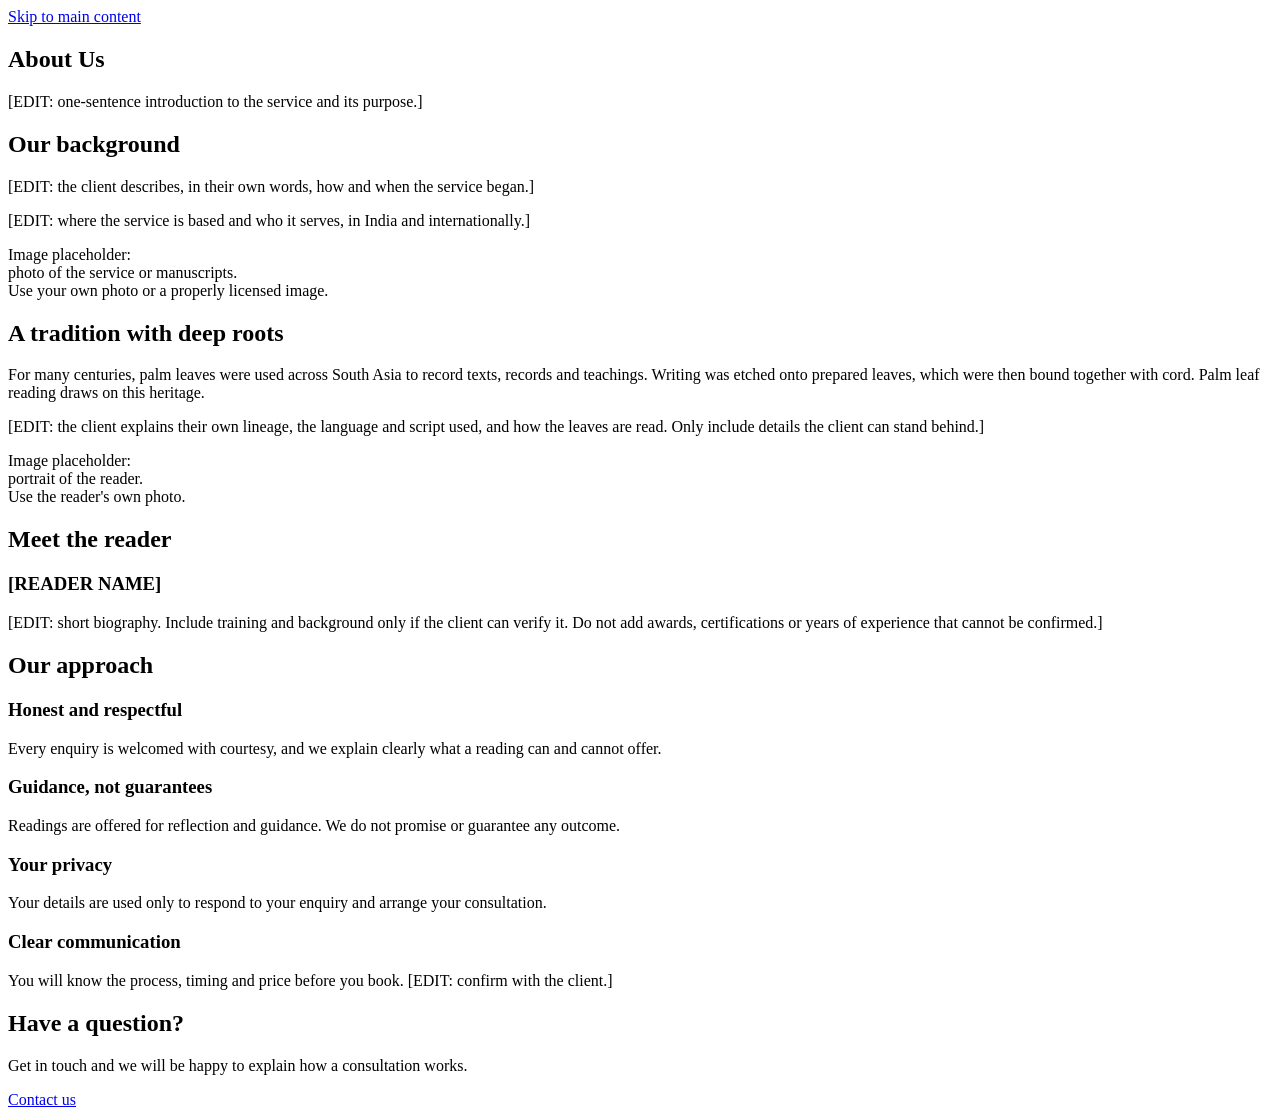
==== about.html @ e4ba385f "Add files via upload" ====
<!DOCTYPE html>
<html lang="en">
<head>
  <meta charset="utf-8">
  <meta name="viewport" content="width=device-width, initial-scale=1">
  <title>About Us | Palm Leaf Wisdom</title>
  <meta name="description" content="Learn about the tradition of palm leaf reading, meet the reader and read about our respectful, honest approach to every consultation.">
  <link rel="icon" href="favicon.svg" type="image/svg+xml">
  <link rel="preconnect" href="https://fonts.googleapis.com">
  <link rel="preconnect" href="https://fonts.gstatic.com" crossorigin>
  <link href="https://fonts.googleapis.com/css2?family=Cormorant+Garamond:wght@600;700&family=Source+Sans+3:wght@400;600&display=swap" rel="stylesheet">
  <link rel="stylesheet" href="css/styles.css">
</head>
<body>
  <a class="skip-link" href="#main">Skip to main content</a>

  <header id="site-header">
    <!-- Menu is built by js/layout.js. This simple menu shows if JavaScript is off. -->
    <noscript>
      <nav aria-label="Main menu" class="container">
        <a href="index.html">Home</a> | <a href="about.html">About Us</a> | <a href="services.html">Our Services</a> |
        <a href="how-it-works.html">How It Works</a> | <a href="contact.html">Contact Us</a>
      </nav>
    </noscript>
  </header>

  <main id="main">

    <section class="page-hero">
      <div class="container">
        <h1>About Us</h1>
        <p class="lead narrow">[EDIT: one-sentence introduction to the service and its purpose.]</p>
      </div>
    </section>

    <section class="section">
      <div class="container two-col">
        <div>
          <h2>Our background</h2>
          <p>[EDIT: the client describes, in their own words, how and when the service began.]</p>
          <p>[EDIT: where the service is based and who it serves, in India and internationally.]</p>
        </div>
        <div class="image-placeholder">Image placeholder:<br>photo of the service or manuscripts.<br>Use your own photo or a properly licensed image.</div>
      </div>
    </section>

    <section class="section section-tint">
      <div class="container narrow">
        <h2>A tradition with deep roots</h2>
        <p>For many centuries, palm leaves were used across South Asia to record texts, records and teachings. Writing was etched onto prepared leaves, which were then bound together with cord. Palm leaf reading draws on this heritage.</p>
        <p>[EDIT: the client explains their own lineage, the language and script used, and how the leaves are read. Only include details the client can stand behind.]</p>
      </div>
    </section>

    <section class="section">
      <div class="container two-col">
        <div class="image-placeholder">Image placeholder:<br>portrait of the reader.<br>Use the reader's own photo.</div>
        <div>
          <h2>Meet the reader</h2>
          <h3 data-site="readerName">[READER NAME]</h3>
          <p>[EDIT: short biography. Include training and background only if the client can verify it. Do not add awards, certifications or years of experience that cannot be confirmed.]</p>
        </div>
      </div>
    </section>

    <section class="section section-tint">
      <div class="container">
        <h2 class="section-title">Our approach</h2>
        <div class="cards">
          <article class="card"><h3>Honest and respectful</h3><p>Every enquiry is welcomed with courtesy, and we explain clearly what a reading can and cannot offer.</p></article>
          <article class="card"><h3>Guidance, not guarantees</h3><p>Readings are offered for reflection and guidance. We do not promise or guarantee any outcome.</p></article>
          <article class="card"><h3>Your privacy</h3><p>Your details are used only to respond to your enquiry and arrange your consultation.</p></article>
          <article class="card"><h3>Clear communication</h3><p>You will know the process, timing and price before you book. [EDIT: confirm with the client.]</p></article>
        </div>
      </div>
    </section>

    <section class="cta-band">
      <div class="container">
        <h2>Have a question?</h2>
        <p>Get in touch and we will be happy to explain how a consultation works.</p>
        <a class="button button-light" href="contact.html">Contact us</a>
      </div>
    </section>

  </main>

  <footer id="site-footer">
    <!-- Footer is built by js/layout.js -->
    <noscript>
      <div class="container">
        <p><a href="privacy.html">Privacy Policy</a> | <a href="terms.html">Terms</a></p>
      </div>
    </noscript>
  </footer>

  <script src="js/config.js"></script>
  <script src="js/layout.js"></script>
</body>
</html>
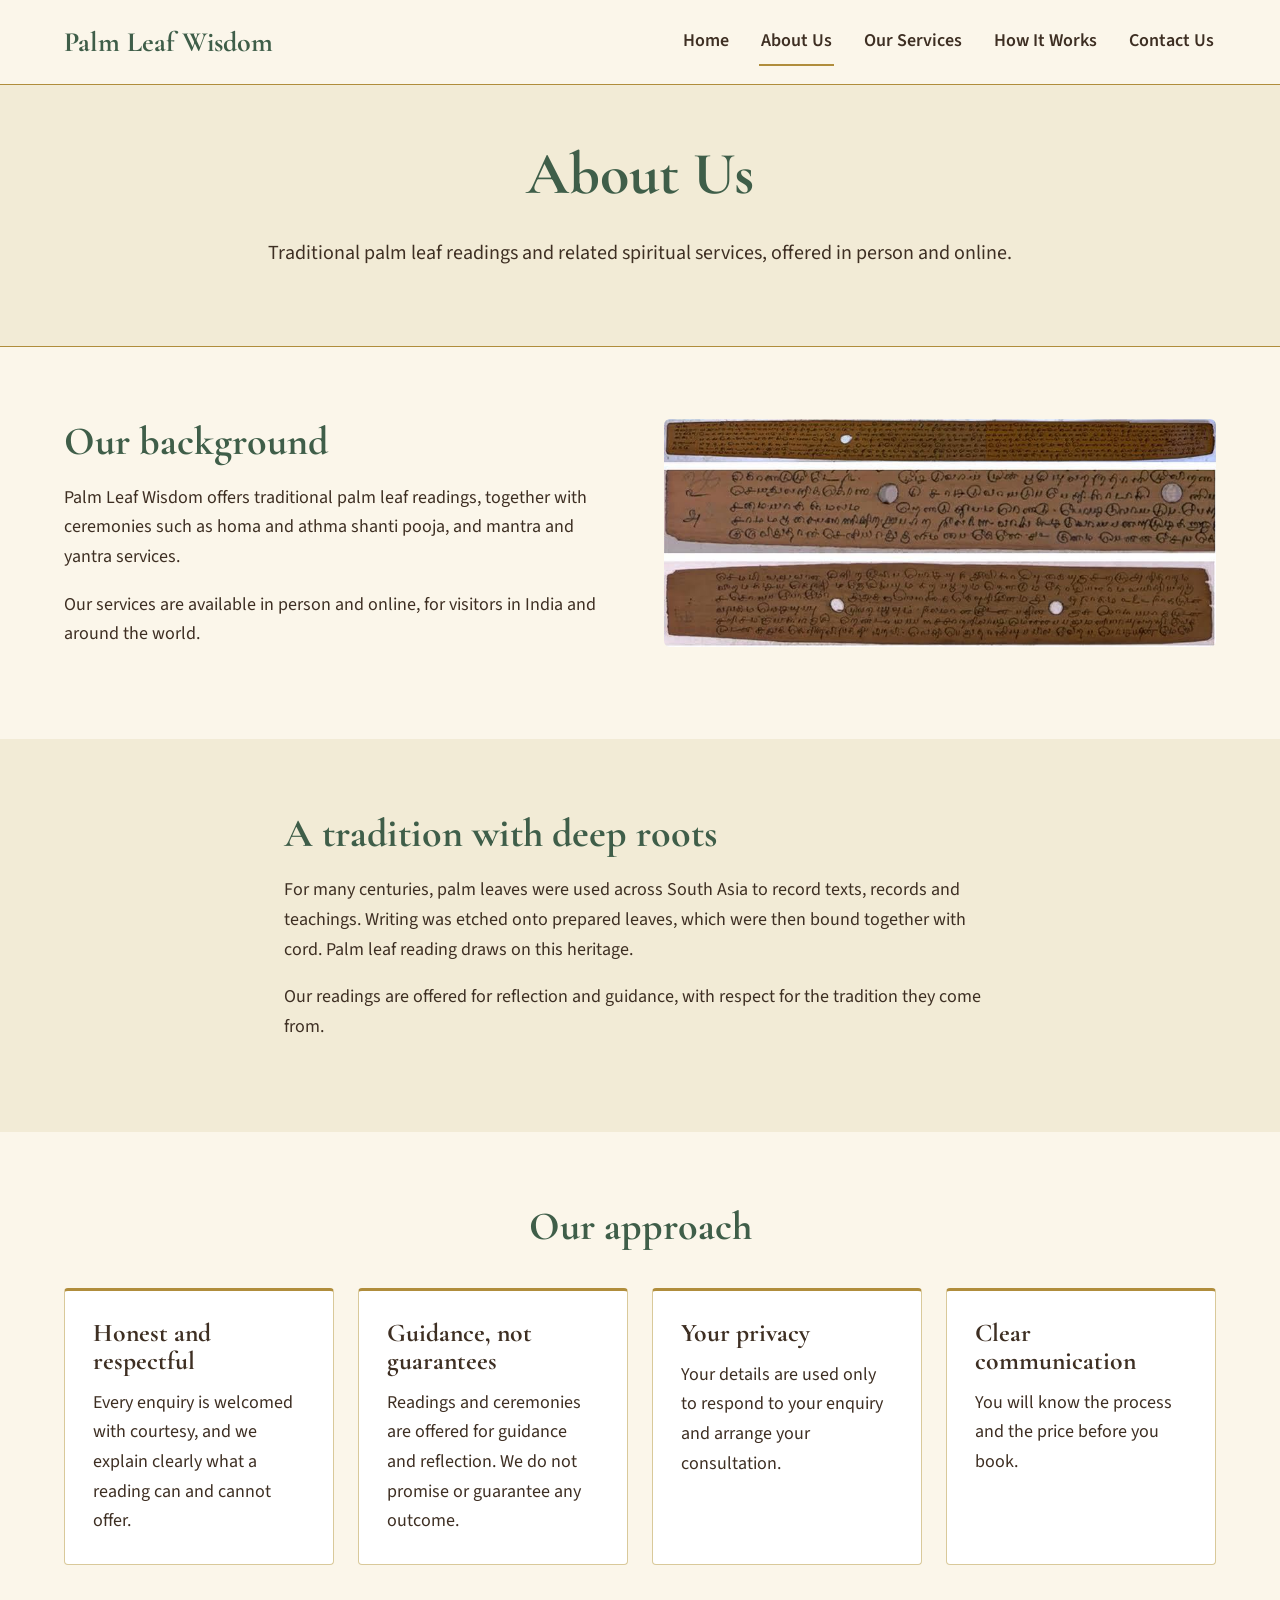
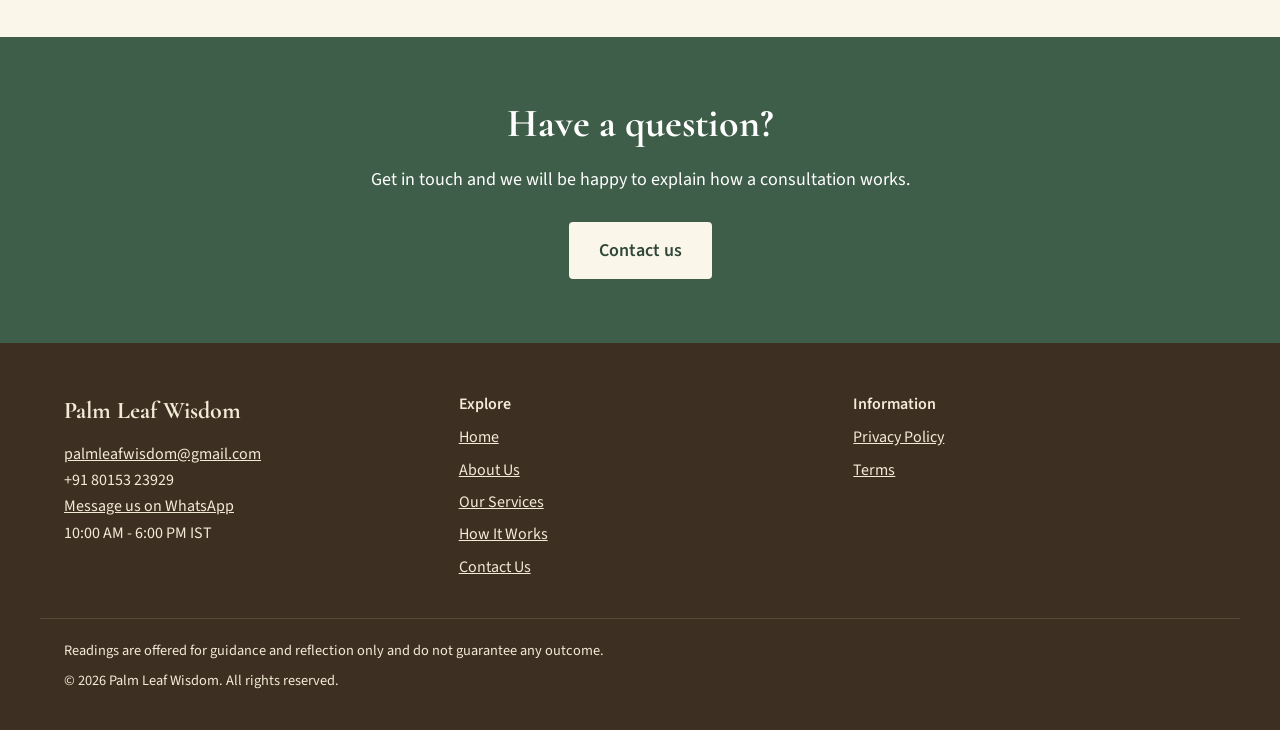
==== commit c1b59d3b: "Add files via upload" ====
--- a/about.html
+++ b/about.html
@@ -29,7 +29,7 @@
     <section class="page-hero">
       <div class="container">
         <h1>About Us</h1>
-        <p class="lead narrow">[EDIT: one-sentence introduction to the service and its purpose.]</p>
+        <p class="lead narrow">Traditional palm leaf readings and related spiritual services, offered in person and online.</p>
       </div>
     </section>
 
@@ -37,10 +37,10 @@
       <div class="container two-col">
         <div>
           <h2>Our background</h2>
-          <p>[EDIT: the client describes, in their own words, how and when the service began.]</p>
-          <p>[EDIT: where the service is based and who it serves, in India and internationally.]</p>
+          <p>Palm Leaf Wisdom offers traditional palm leaf readings, together with ceremonies such as homa and athma shanti pooja, and mantra and yantra services.</p>
+          <p>Our services are available in person and online, for visitors in India and around the world.</p>
         </div>
-        <div class="image-placeholder">Image placeholder:<br>photo of the service or manuscripts.<br>Use your own photo or a properly licensed image.</div>
+        <img src="images/leaf-2.jpg" alt="Palm leaf photograph" style="width:100%;height:auto;border-radius:6px">
       </div>
     </section>
 
@@ -48,29 +48,18 @@
       <div class="container narrow">
         <h2>A tradition with deep roots</h2>
         <p>For many centuries, palm leaves were used across South Asia to record texts, records and teachings. Writing was etched onto prepared leaves, which were then bound together with cord. Palm leaf reading draws on this heritage.</p>
-        <p>[EDIT: the client explains their own lineage, the language and script used, and how the leaves are read. Only include details the client can stand behind.]</p>
+        <p>Our readings are offered for reflection and guidance, with respect for the tradition they come from.</p>
       </div>
     </section>
 
     <section class="section">
-      <div class="container two-col">
-        <div class="image-placeholder">Image placeholder:<br>portrait of the reader.<br>Use the reader's own photo.</div>
-        <div>
-          <h2>Meet the reader</h2>
-          <h3 data-site="readerName">[READER NAME]</h3>
-          <p>[EDIT: short biography. Include training and background only if the client can verify it. Do not add awards, certifications or years of experience that cannot be confirmed.]</p>
-        </div>
-      </div>
-    </section>
-
-    <section class="section section-tint">
       <div class="container">
         <h2 class="section-title">Our approach</h2>
         <div class="cards">
           <article class="card"><h3>Honest and respectful</h3><p>Every enquiry is welcomed with courtesy, and we explain clearly what a reading can and cannot offer.</p></article>
-          <article class="card"><h3>Guidance, not guarantees</h3><p>Readings are offered for reflection and guidance. We do not promise or guarantee any outcome.</p></article>
+          <article class="card"><h3>Guidance, not guarantees</h3><p>Readings and ceremonies are offered for guidance and reflection. We do not promise or guarantee any outcome.</p></article>
           <article class="card"><h3>Your privacy</h3><p>Your details are used only to respond to your enquiry and arrange your consultation.</p></article>
-          <article class="card"><h3>Clear communication</h3><p>You will know the process, timing and price before you book. [EDIT: confirm with the client.]</p></article>
+          <article class="card"><h3>Clear communication</h3><p>You will know the process and the price before you book.</p></article>
         </div>
       </div>
     </section>
--- a/css/styles.css
+++ b/css/styles.css
@@ -0,0 +1,282 @@
+/* ==========================================================
+   styles.css  -  one stylesheet shared by every page
+   To change the colors, edit the values in :root below.
+   ========================================================== */
+
+:root {
+  --ivory: #FBF6EA;
+  --ivory-deep: #F2EBD6;
+  --leaf: #EADFC2;
+  --green: #3F5E49;
+  --green-dark: #2F4838;
+  --brown: #3E2F23;
+  --brown-soft: #5A4A3A;
+  --gold: #B08D3C;
+  --gold-text: #6B5A2A;
+  --gold-light: #E3C77E;
+  --white: #FFFFFF;
+
+  --font-heading: "Cormorant Garamond", Georgia, "Times New Roman", serif;
+  --font-body: "Source Sans 3", system-ui, -apple-system, "Segoe UI", Roboto, Arial, sans-serif;
+}
+
+/* ---------- Base ---------- */
+*, *::before, *::after { box-sizing: border-box; }
+
+body {
+  margin: 0;
+  background: var(--ivory);
+  color: var(--brown);
+  font-family: var(--font-body);
+  font-size: 1.125rem;
+  line-height: 1.65;
+  overflow-wrap: anywhere; /* lets long emails wrap on very small phones */
+}
+
+img { max-width: 100%; height: auto; }
+
+h1, h2, h3 {
+  font-family: var(--font-heading);
+  line-height: 1.1;
+  margin: 0 0 0.5em;
+}
+h1 { font-size: clamp(2.4rem, 6vw, 3.75rem); }
+h2 { font-size: clamp(1.9rem, 4vw, 2.5rem); color: var(--green); }
+h3 { font-size: 1.6rem; }
+p { margin: 0 0 1em; }
+
+a { color: var(--green); }
+a:hover { color: var(--gold-text); }
+
+:focus-visible {
+  outline: 3px solid var(--gold);
+  outline-offset: 3px;
+}
+
+.container { max-width: 1200px; margin: 0 auto; padding: 0 24px; }
+.section { padding: 72px 0; }
+.section-tint { background: var(--ivory-deep); }
+.center { text-align: center; }
+.narrow { max-width: 760px; margin-left: auto; margin-right: auto; }
+
+.skip-link {
+  position: absolute;
+  left: -999px;
+  top: 8px;
+  background: var(--green);
+  color: var(--white);
+  padding: 10px 16px;
+  z-index: 100;
+}
+.skip-link:focus { left: 8px; color: var(--white); }
+
+/* ---------- Header and menu ---------- */
+.site-header { border-bottom: 1px solid var(--gold); background: var(--ivory); }
+.header-inner {
+  display: flex;
+  flex-wrap: wrap;
+  align-items: center;
+  justify-content: space-between;
+  gap: 12px 24px;
+  padding-top: 18px;
+  padding-bottom: 18px;
+}
+.brand {
+  font-family: var(--font-heading);
+  font-weight: 700;
+  font-size: 1.75rem;
+  color: var(--green);
+  text-decoration: none;
+}
+.site-nav ul { list-style: none; margin: 0; padding: 0; display: flex; flex-wrap: wrap; gap: 8px 28px; }
+.site-nav a {
+  display: inline-block;
+  padding: 8px 2px;
+  font-weight: 600;
+  color: var(--brown);
+  text-decoration: none;
+  border-bottom: 2px solid transparent;
+}
+.site-nav a:hover { color: var(--gold-text); border-bottom-color: var(--gold); }
+.site-nav a[aria-current="page"] { border-bottom-color: var(--gold); }
+
+.nav-toggle {
+  display: none;
+  min-height: 44px;
+  padding: 8px 18px;
+  background: transparent;
+  color: var(--green);
+  border: 2px solid var(--green);
+  border-radius: 4px;
+  font: inherit;
+  font-weight: 600;
+  cursor: pointer;
+}
+
+@media (max-width: 760px) {
+  .nav-toggle { display: inline-block; }
+  .site-nav { display: none; width: 100%; }
+  .site-nav.open { display: block; }
+  .site-nav ul { flex-direction: column; gap: 0; }
+  .site-nav a { display: block; padding: 12px 0; border-bottom: 1px solid var(--leaf); }
+}
+
+/* ---------- Buttons ---------- */
+.button {
+  display: inline-block;
+  min-height: 44px;
+  padding: 12px 28px;
+  background: var(--green);
+  color: var(--white);
+  border: 2px solid var(--green);
+  border-radius: 4px;
+  font: inherit;
+  font-weight: 600;
+  text-decoration: none;
+  text-align: center;
+  cursor: pointer;
+}
+.button:hover { background: var(--green-dark); border-color: var(--green-dark); color: var(--white); }
+.button-outline { background: transparent; color: var(--green); }
+.button-outline:hover { background: var(--green); color: var(--white); }
+.button-light { background: var(--ivory); border-color: var(--ivory); color: var(--green-dark); }
+.button-light:hover { background: var(--white); border-color: var(--white); color: var(--green-dark); }
+.button-row { display: flex; flex-wrap: wrap; gap: 16px; }
+
+/* ---------- Hero ---------- */
+.hero { padding: 72px 0; }
+.hero-inner { display: flex; flex-wrap: wrap; align-items: center; gap: 48px; }
+.hero-text { flex: 1 1 420px; }
+.hero-text p { max-width: 520px; }
+.hero-text .lead { margin-bottom: 1.8em; }
+.hero-image {
+  flex: 1 1 360px;
+  margin: 0;
+  border: 1px solid var(--gold);
+  border-radius: 6px;
+  overflow: hidden;
+  background: var(--leaf);
+}
+.hero-image img { display: block; width: 100%; }
+
+.divider { display: block; width: 100%; max-width: 640px; margin: 0 auto 20px; }
+
+/* ---------- Cards, steps ---------- */
+.cards {
+  display: grid;
+  grid-template-columns: repeat(auto-fit, minmax(250px, 1fr));
+  gap: 24px;
+}
+.card {
+  background: var(--white);
+  border: 1px solid #D9C99A;
+  border-top: 3px solid var(--gold);
+  border-radius: 4px;
+  padding: 28px;
+}
+.card p:last-child { margin-bottom: 0; }
+.price { font-weight: 600; color: var(--gold-text); }
+
+.steps {
+  list-style: none;
+  margin: 0;
+  padding: 0;
+  display: grid;
+  grid-template-columns: repeat(auto-fit, minmax(220px, 1fr));
+  gap: 32px;
+  counter-reset: step;
+}
+.steps li { counter-increment: step; }
+.steps li::before {
+  content: counter(step);
+  display: block;
+  font-family: var(--font-heading);
+  font-size: 2.75rem;
+  line-height: 1;
+  color: var(--gold-text);
+}
+.steps h3 { font-size: 1.35rem; font-family: var(--font-body); font-weight: 600; margin-bottom: 0.25em; }
+
+.section-title { margin-bottom: 40px; text-align: center; }
+.section-link { margin-top: 32px; text-align: center; }
+
+/* ---------- Call to action band ---------- */
+.cta-band { background: var(--green); color: var(--white); padding: 64px 0; text-align: center; }
+.cta-band h2 { color: var(--white); }
+.cta-band p { max-width: 560px; margin-left: auto; margin-right: auto; margin-bottom: 1.5em; }
+
+/* ---------- Footer ---------- */
+.site-footer { background: var(--brown); color: var(--ivory-deep); padding: 48px 0 32px; font-size: 1rem; }
+.site-footer a { color: var(--ivory-deep); }
+.site-footer a:hover { color: var(--gold-light); }
+.footer-grid { display: grid; grid-template-columns: repeat(auto-fit, minmax(220px, 1fr)); gap: 32px; }
+.footer-brand { font-family: var(--font-heading); font-weight: 700; font-size: 1.5rem; margin-bottom: 0.4em; }
+.footer-heading { font-weight: 600; margin-bottom: 0.4em; }
+.site-footer ul { list-style: none; margin: 0; padding: 0; }
+.site-footer li { margin-bottom: 6px; }
+.footer-note { margin-top: 32px; padding-top: 20px; border-top: 1px solid var(--brown-soft); font-size: 0.9rem; }
+.footer-note p { margin-bottom: 0.4em; }
+
+/* ---------- Inner pages (used from Stage 3) ---------- */
+.page-hero { background: var(--ivory-deep); padding: 56px 0; text-align: center; border-bottom: 1px solid var(--gold); }
+.page-hero h1 { color: var(--green); }
+.prose { max-width: 760px; margin: 0 auto; }
+.prose h2 { margin-top: 1.5em; }
+.notice { background: var(--ivory-deep); border: 1px solid var(--gold); border-radius: 4px; padding: 16px 20px; }
+
+details { background: var(--white); border: 1px solid #D9C99A; border-radius: 4px; margin-bottom: 12px; }
+summary { cursor: pointer; padding: 16px 20px; font-weight: 600; min-height: 44px; }
+details p { padding: 0 20px; }
+
+/* ---------- Form (used from Stage 4) ---------- */
+.form-field { margin-bottom: 20px; }
+label { display: block; font-weight: 600; margin-bottom: 6px; }
+input, select, textarea {
+  width: 100%;
+  min-height: 44px;
+  padding: 10px 12px;
+  background: var(--white);
+  color: var(--brown);
+  border: 1px solid var(--brown-soft);
+  border-radius: 4px;
+  font: inherit;
+}
+textarea { min-height: 140px; resize: vertical; }
+.error-text { color: #9B2C2C; font-size: 0.95rem; margin-top: 4px; }
+
+/* ---------- Motion preferences ---------- */
+@media (prefers-reduced-motion: reduce) {
+  * { scroll-behavior: auto !important; transition: none !important; animation: none !important; }
+}
+
+/* ---------- Layout helpers for Stage 3 pages ---------- */
+.two-col {
+  display: grid;
+  grid-template-columns: repeat(auto-fit, minmax(min(300px, 100%), 1fr));
+  gap: 48px;
+  align-items: start;
+}
+.lead { font-size: 1.25rem; }
+.image-placeholder {
+  display: flex;
+  align-items: center;
+  justify-content: center;
+  min-height: 280px;
+  padding: 24px;
+  text-align: center;
+  background: var(--leaf);
+  border: 2px dashed var(--gold);
+  border-radius: 6px;
+  color: var(--brown-soft);
+  font-size: 1rem;
+}
+.contact-list { list-style: none; margin: 0 0 1.5em; padding: 0; }
+.contact-list li { margin-bottom: 12px; }
+.prose h2 { font-size: 1.75rem; }
+
+/* ---------- Form messages (Stage 4) ---------- */
+.hp { position: absolute; left: -9999px; height: 0; overflow: hidden; }
+input[aria-invalid="true"], select[aria-invalid="true"], textarea[aria-invalid="true"] { border: 2px solid #9B2C2C; }
+.form-message { padding: 16px 20px; border-radius: 4px; margin-bottom: 20px; font-weight: 600; }
+.form-success { background: #E7F0E9; border: 1px solid var(--green); color: var(--green-dark); }
+.form-error { background: #F8E8E8; border: 1px solid #9B2C2C; color: #7A2020; }
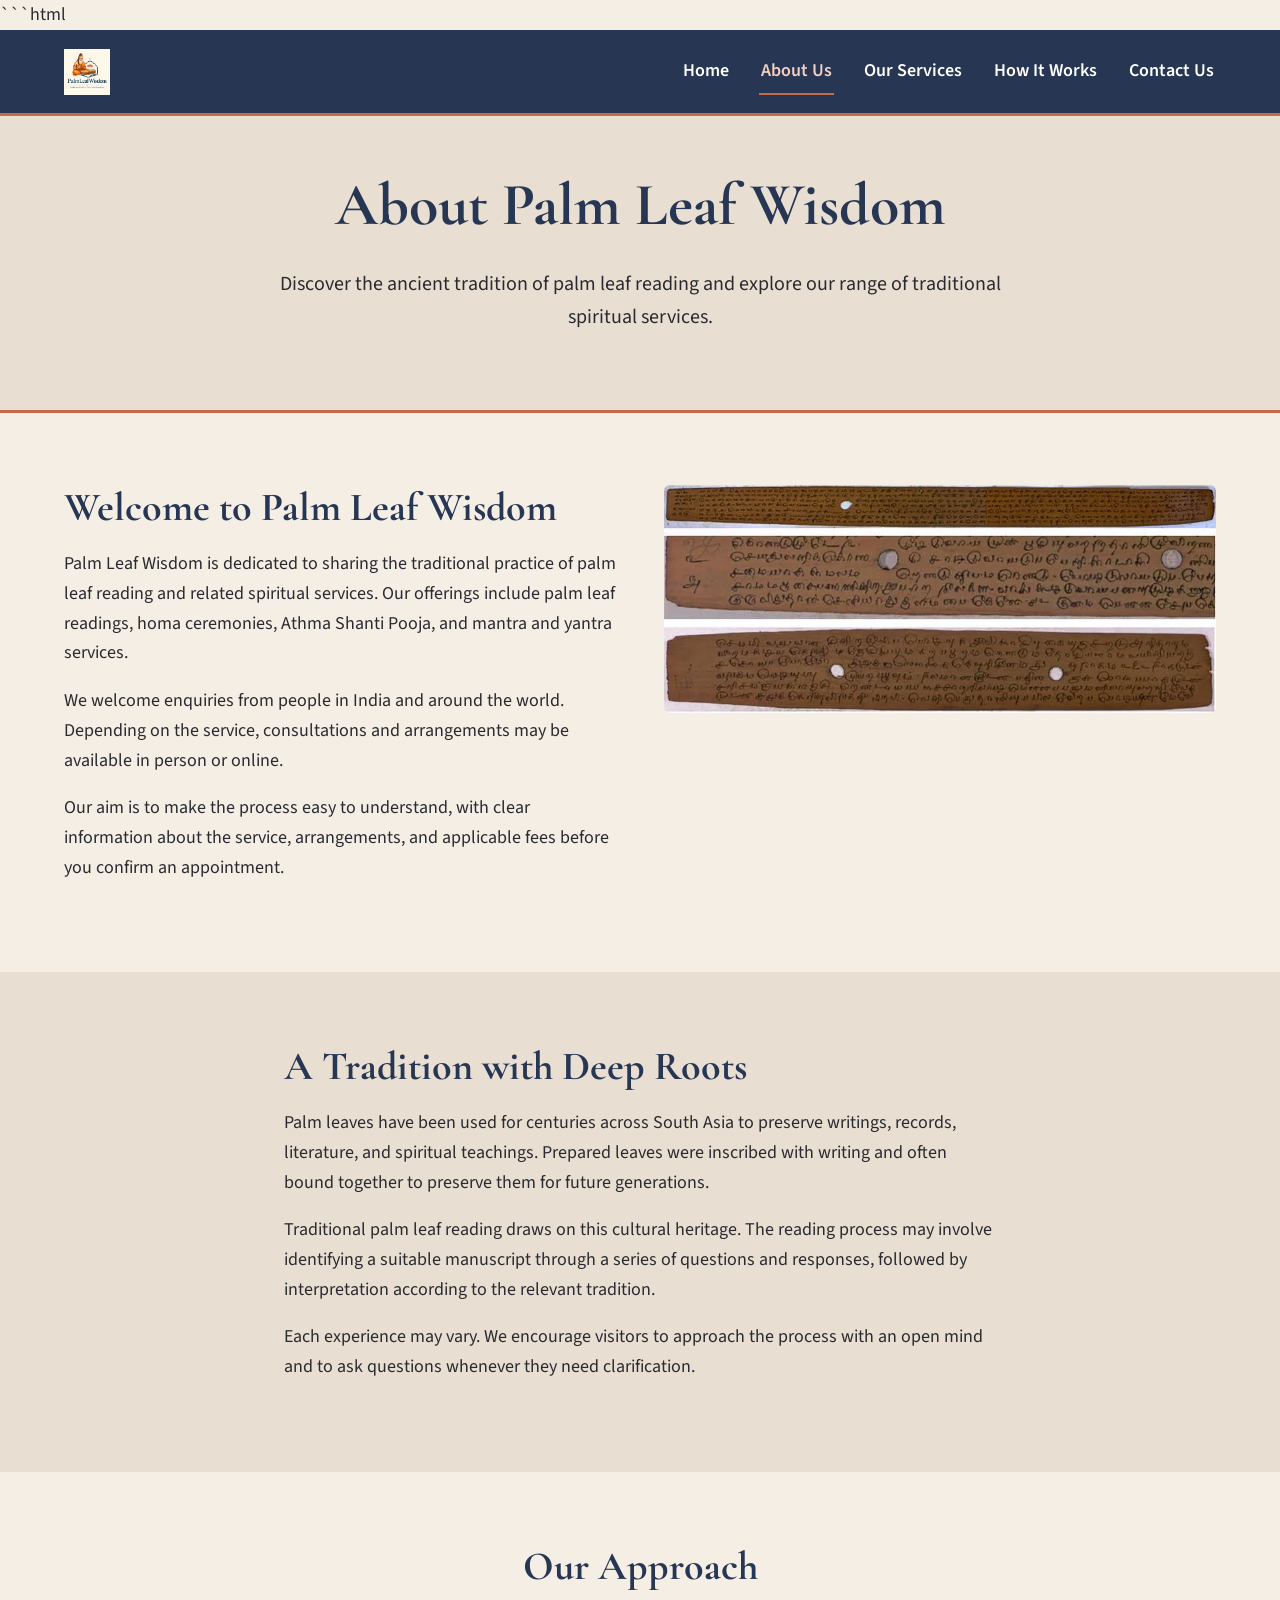
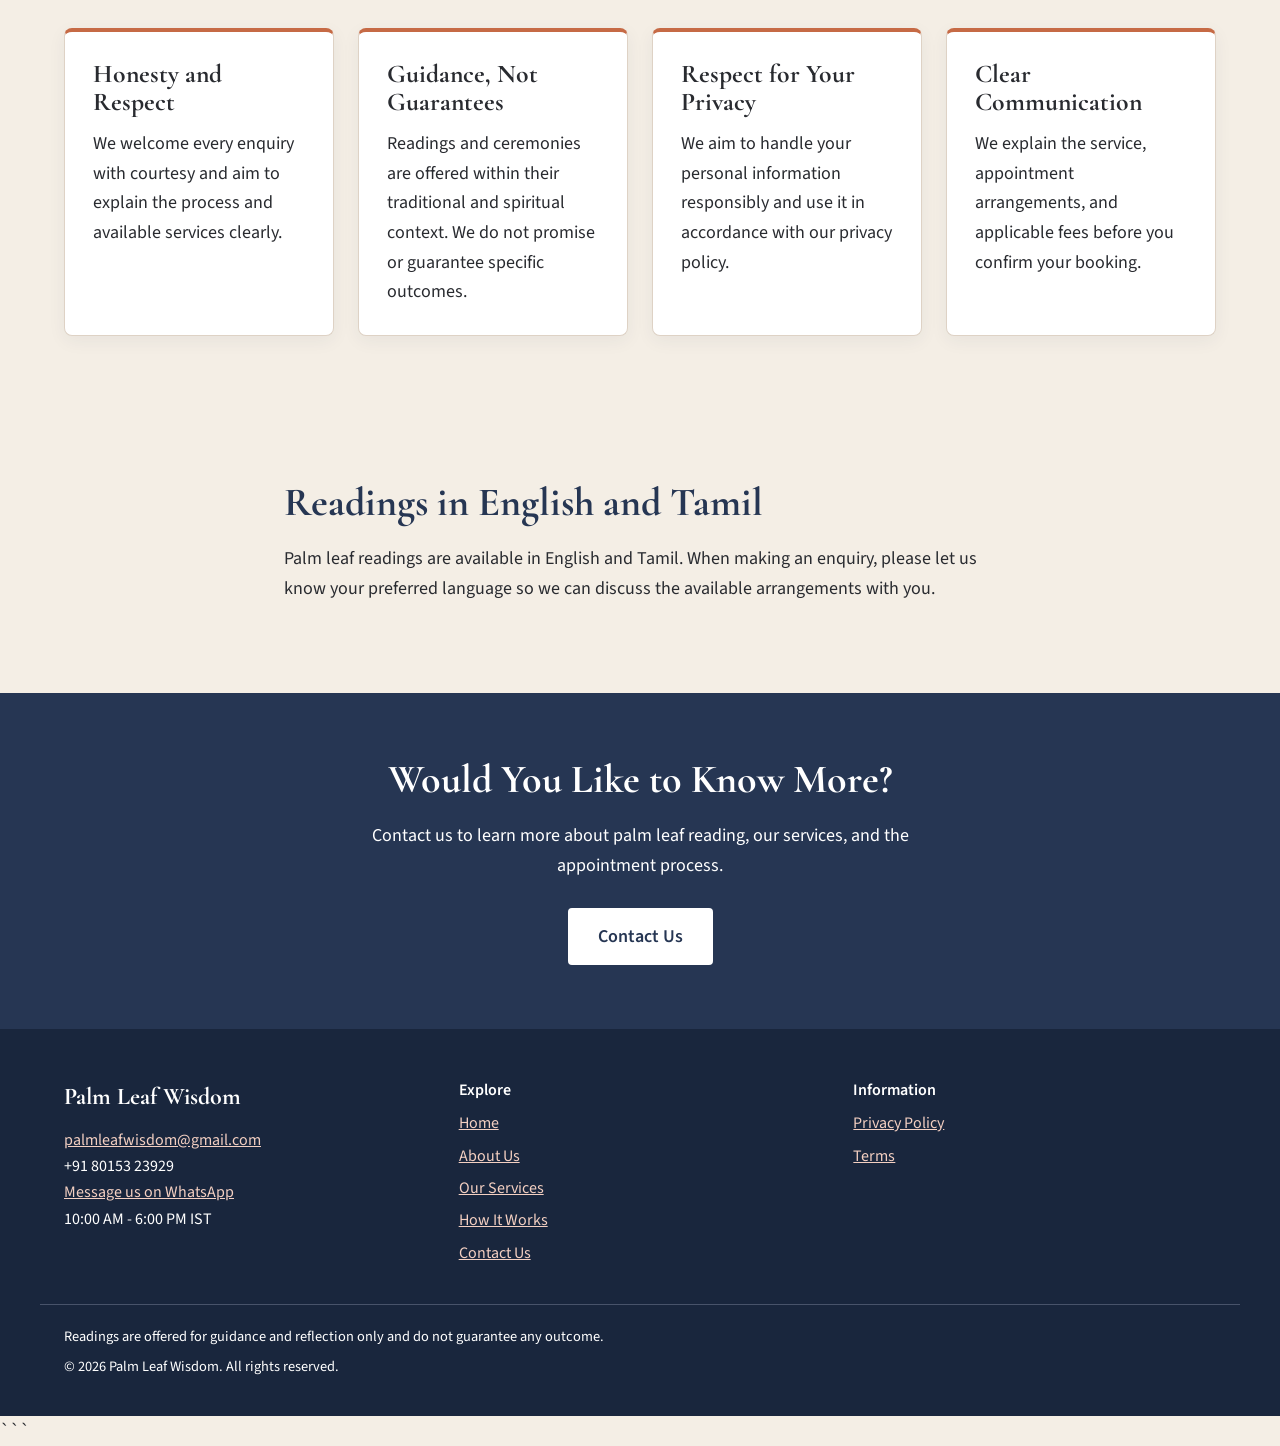
==== commit 0977261f: "Update about.html" ====
--- a/about.html
+++ b/about.html
@@ -1,10 +1,11 @@
+```html
 <!DOCTYPE html>
 <html lang="en">
 <head>
   <meta charset="utf-8">
   <meta name="viewport" content="width=device-width, initial-scale=1">
   <title>About Us | Palm Leaf Wisdom</title>
-  <meta name="description" content="Learn about the tradition of palm leaf reading, meet the reader and read about our respectful, honest approach to every consultation.">
+  <meta name="description" content="Discover Palm Leaf Wisdom, offering traditional palm leaf readings, spiritual ceremonies, mantra and yantra services in English and Tamil.">
   <link rel="icon" href="favicon.svg" type="image/svg+xml">
   <link rel="preconnect" href="https://fonts.googleapis.com">
   <link rel="preconnect" href="https://fonts.gstatic.com" crossorigin>
@@ -15,11 +16,13 @@
   <a class="skip-link" href="#main">Skip to main content</a>
 
   <header id="site-header">
-    <!-- Menu is built by js/layout.js. This simple menu shows if JavaScript is off. -->
     <noscript>
       <nav aria-label="Main menu" class="container">
-        <a href="index.html">Home</a> | <a href="about.html">About Us</a> | <a href="services.html">Our Services</a> |
-        <a href="how-it-works.html">How It Works</a> | <a href="contact.html">Contact Us</a>
+        <a href="index.html">Home</a> |
+        <a href="about.html" aria-current="page">About Us</a> |
+        <a href="services.html">Our Services</a> |
+        <a href="how-it-works.html">How It Works</a> |
+        <a href="contact.html">Contact Us</a>
       </nav>
     </noscript>
   </header>
@@ -28,54 +31,90 @@
 
     <section class="page-hero">
       <div class="container">
-        <h1>About Us</h1>
-        <p class="lead narrow">Traditional palm leaf readings and related spiritual services, offered in person and online.</p>
+        <h1>About Palm Leaf Wisdom</h1>
+        <p class="lead narrow">
+          Discover the ancient tradition of palm leaf reading and explore our range of traditional spiritual services.
+        </p>
       </div>
     </section>
 
     <section class="section">
       <div class="container two-col">
         <div>
-          <h2>Our background</h2>
-          <p>Palm Leaf Wisdom offers traditional palm leaf readings, together with ceremonies such as homa and athma shanti pooja, and mantra and yantra services.</p>
-          <p>Our services are available in person and online, for visitors in India and around the world.</p>
+          <h2>Welcome to Palm Leaf Wisdom</h2>
+          <p>
+            Palm Leaf Wisdom is dedicated to sharing the traditional practice of palm leaf reading and related spiritual services. Our offerings include palm leaf readings, homa ceremonies, Athma Shanti Pooja, and mantra and yantra services.
+          </p>
+          <p>
+            We welcome enquiries from people in India and around the world. Depending on the service, consultations and arrangements may be available in person or online.
+          </p>
+          <p>
+            Our aim is to make the process easy to understand, with clear information about the service, arrangements, and applicable fees before you confirm an appointment.
+          </p>
         </div>
-        <img src="images/leaf-2.jpg" alt="Palm leaf photograph" style="width:100%;height:auto;border-radius:6px">
+        <img src="images/leaf-2.jpg" alt="Traditional palm leaf manuscripts" style="width:100%;height:auto;border-radius:6px">
       </div>
     </section>
 
     <section class="section section-tint">
       <div class="container narrow">
-        <h2>A tradition with deep roots</h2>
-        <p>For many centuries, palm leaves were used across South Asia to record texts, records and teachings. Writing was etched onto prepared leaves, which were then bound together with cord. Palm leaf reading draws on this heritage.</p>
-        <p>Our readings are offered for reflection and guidance, with respect for the tradition they come from.</p>
+        <h2>A Tradition with Deep Roots</h2>
+        <p>
+          Palm leaves have been used for centuries across South Asia to preserve writings, records, literature, and spiritual teachings. Prepared leaves were inscribed with writing and often bound together to preserve them for future generations.
+        </p>
+        <p>
+          Traditional palm leaf reading draws on this cultural heritage. The reading process may involve identifying a suitable manuscript through a series of questions and responses, followed by interpretation according to the relevant tradition.
+        </p>
+        <p>
+          Each experience may vary. We encourage visitors to approach the process with an open mind and to ask questions whenever they need clarification.
+        </p>
       </div>
     </section>
 
     <section class="section">
       <div class="container">
-        <h2 class="section-title">Our approach</h2>
+        <h2 class="section-title">Our Approach</h2>
         <div class="cards">
-          <article class="card"><h3>Honest and respectful</h3><p>Every enquiry is welcomed with courtesy, and we explain clearly what a reading can and cannot offer.</p></article>
-          <article class="card"><h3>Guidance, not guarantees</h3><p>Readings and ceremonies are offered for guidance and reflection. We do not promise or guarantee any outcome.</p></article>
-          <article class="card"><h3>Your privacy</h3><p>Your details are used only to respond to your enquiry and arrange your consultation.</p></article>
-          <article class="card"><h3>Clear communication</h3><p>You will know the process and the price before you book.</p></article>
+          <article class="card">
+            <h3>Honesty and Respect</h3>
+            <p>We welcome every enquiry with courtesy and aim to explain the process and available services clearly.</p>
+          </article>
+          <article class="card">
+            <h3>Guidance, Not Guarantees</h3>
+            <p>Readings and ceremonies are offered within their traditional and spiritual context. We do not promise or guarantee specific outcomes.</p>
+          </article>
+          <article class="card">
+            <h3>Respect for Your Privacy</h3>
+            <p>We aim to handle your personal information responsibly and use it in accordance with our privacy policy.</p>
+          </article>
+          <article class="card">
+            <h3>Clear Communication</h3>
+            <p>We explain the service, appointment arrangements, and applicable fees before you confirm your booking.</p>
+          </article>
         </div>
+      </div>
+    </section>
+
+    <section class="section">
+      <div class="container narrow">
+        <h2>Readings in English and Tamil</h2>
+        <p>
+          Palm leaf readings are available in English and Tamil. When making an enquiry, please let us know your preferred language so we can discuss the available arrangements with you.
+        </p>
       </div>
     </section>
 
     <section class="cta-band">
       <div class="container">
-        <h2>Have a question?</h2>
-        <p>Get in touch and we will be happy to explain how a consultation works.</p>
-        <a class="button button-light" href="contact.html">Contact us</a>
+        <h2>Would You Like to Know More?</h2>
+        <p>Contact us to learn more about palm leaf reading, our services, and the appointment process.</p>
+        <a class="button button-light" href="contact.html">Contact Us</a>
       </div>
     </section>
 
   </main>
 
   <footer id="site-footer">
-    <!-- Footer is built by js/layout.js -->
     <noscript>
       <div class="container">
         <p><a href="privacy.html">Privacy Policy</a> | <a href="terms.html">Terms</a></p>
@@ -87,3 +126,4 @@
   <script src="js/layout.js"></script>
 </body>
 </html>
+```
--- a/css/styles.css
+++ b/css/styles.css
@@ -3,22 +3,29 @@
    To change the colors, edit the values in :root below.
    ========================================================== */
 
+
 :root {
-  --ivory: #FBF6EA;
-  --ivory-deep: #F2EBD6;
-  --leaf: #EADFC2;
-  --green: #3F5E49;
-  --green-dark: #2F4838;
-  --brown: #3E2F23;
-  --brown-soft: #5A4A3A;
-  --gold: #B08D3C;
-  --gold-text: #6B5A2A;
-  --gold-light: #E3C77E;
+  /* Palm Leaf Wisdom — Indigo & Terracotta */
+  --ivory: #F4EEE5;
+  --ivory-deep: #E8DED2;
+  --leaf: #F0D2C3;
+
+  --green: #263653;
+  --green-dark: #19263D;
+
+  --brown: #292B30;
+  --brown-soft: #51545B;
+
+  --gold: #C66A45;
+  --gold-text: #98452E;
+  --gold-light: #F4D0C2;
+
   --white: #FFFFFF;
 
   --font-heading: "Cormorant Garamond", Georgia, "Times New Roman", serif;
   --font-body: "Source Sans 3", system-ui, -apple-system, "Segoe UI", Roboto, Arial, sans-serif;
 }
+
 
 /* ---------- Base ---------- */
 *, *::before, *::after { box-sizing: border-box; }
@@ -280,3 +287,166 @@
 .form-message { padding: 16px 20px; border-radius: 4px; margin-bottom: 20px; font-weight: 600; }
 .form-success { background: #E7F0E9; border: 1px solid var(--green); color: var(--green-dark); }
 .form-error { background: #F8E8E8; border: 1px solid #9B2C2C; color: #7A2020; }
+
+/* ---------- Palm Leaf Wisdom: Indigo & Terracotta redesign ---------- */
+
+.site-header {
+  background: var(--green);
+  border-bottom: 3px solid var(--gold);
+}
+
+.brand {
+  color: var(--white);
+}
+
+.site-nav a {
+  color: var(--white);
+}
+
+.site-nav a:hover,
+.site-nav a[aria-current="page"] {
+  color: var(--gold-light);
+  border-bottom-color: var(--gold);
+}
+
+.nav-toggle {
+  color: var(--white);
+  border-color: var(--gold-light);
+}
+
+.nav-toggle:hover {
+  background: var(--green-dark);
+}
+
+.button {
+  background: var(--gold);
+  border-color: var(--gold);
+  color: var(--white);
+}
+
+.button:hover {
+  background: var(--gold-text);
+  border-color: var(--gold-text);
+  color: var(--white);
+}
+
+.button-outline {
+  background: transparent;
+  color: var(--green);
+  border-color: var(--green);
+}
+
+.button-outline:hover {
+  background: var(--green);
+  border-color: var(--green);
+  color: var(--white);
+}
+
+.button-light {
+  background: var(--white);
+  border-color: var(--white);
+  color: var(--green);
+}
+
+.button-light:hover {
+  background: var(--ivory-deep);
+  border-color: var(--ivory-deep);
+  color: var(--green-dark);
+}
+
+.hero-image {
+  border-color: var(--gold);
+  background: var(--ivory-deep);
+}
+
+.card {
+  border: 1px solid #DED2C5;
+  border-top: 4px solid var(--gold);
+  border-radius: 8px;
+  box-shadow: 0 5px 18px rgba(38, 54, 83, 0.06);
+}
+
+.cta-band {
+  background: var(--green);
+}
+
+.cta-band h2 {
+  color: var(--white);
+}
+
+.site-footer {
+  background: var(--green-dark);
+  color: var(--white);
+}
+
+.site-footer a {
+  color: var(--gold-light);
+}
+
+.site-footer a:hover {
+  color: var(--white);
+}
+
+.footer-note {
+  border-top-color: #48536A;
+}
+
+.page-hero {
+  background: var(--ivory-deep);
+  border-bottom: 3px solid var(--gold);
+}
+
+.page-hero h1,
+h2 {
+  color: var(--green);
+}
+
+.notice {
+  background: var(--ivory-deep);
+  border-color: var(--gold);
+  border-radius: 8px;
+}
+
+details {
+  border-color: #DED2C5;
+  border-radius: 8px;
+}
+
+input, select, textarea {
+  border-color: #A8A09A;
+}
+
+input:focus, select:focus, textarea:focus {
+  outline: 2px solid var(--green);
+  outline-offset: 2px;
+}
+
+@media (max-width: 760px) {
+  .site-nav {
+    background: var(--green);
+  }
+
+  .site-nav a {
+    border-bottom-color: #48536A;
+  }
+}
+
+/* Logo size adjustment */
+.brand img,
+.site-header .logo img,
+.site-header img {
+  max-height: 46px;
+  width: auto;
+  max-width: 190px;
+  object-fit: contain;
+}
+
+@media (max-width: 760px) {
+  .brand img,
+  .site-header .logo img,
+  .site-header img {
+    max-height: 36px;
+    max-width: 145px;
+  }
+}
+
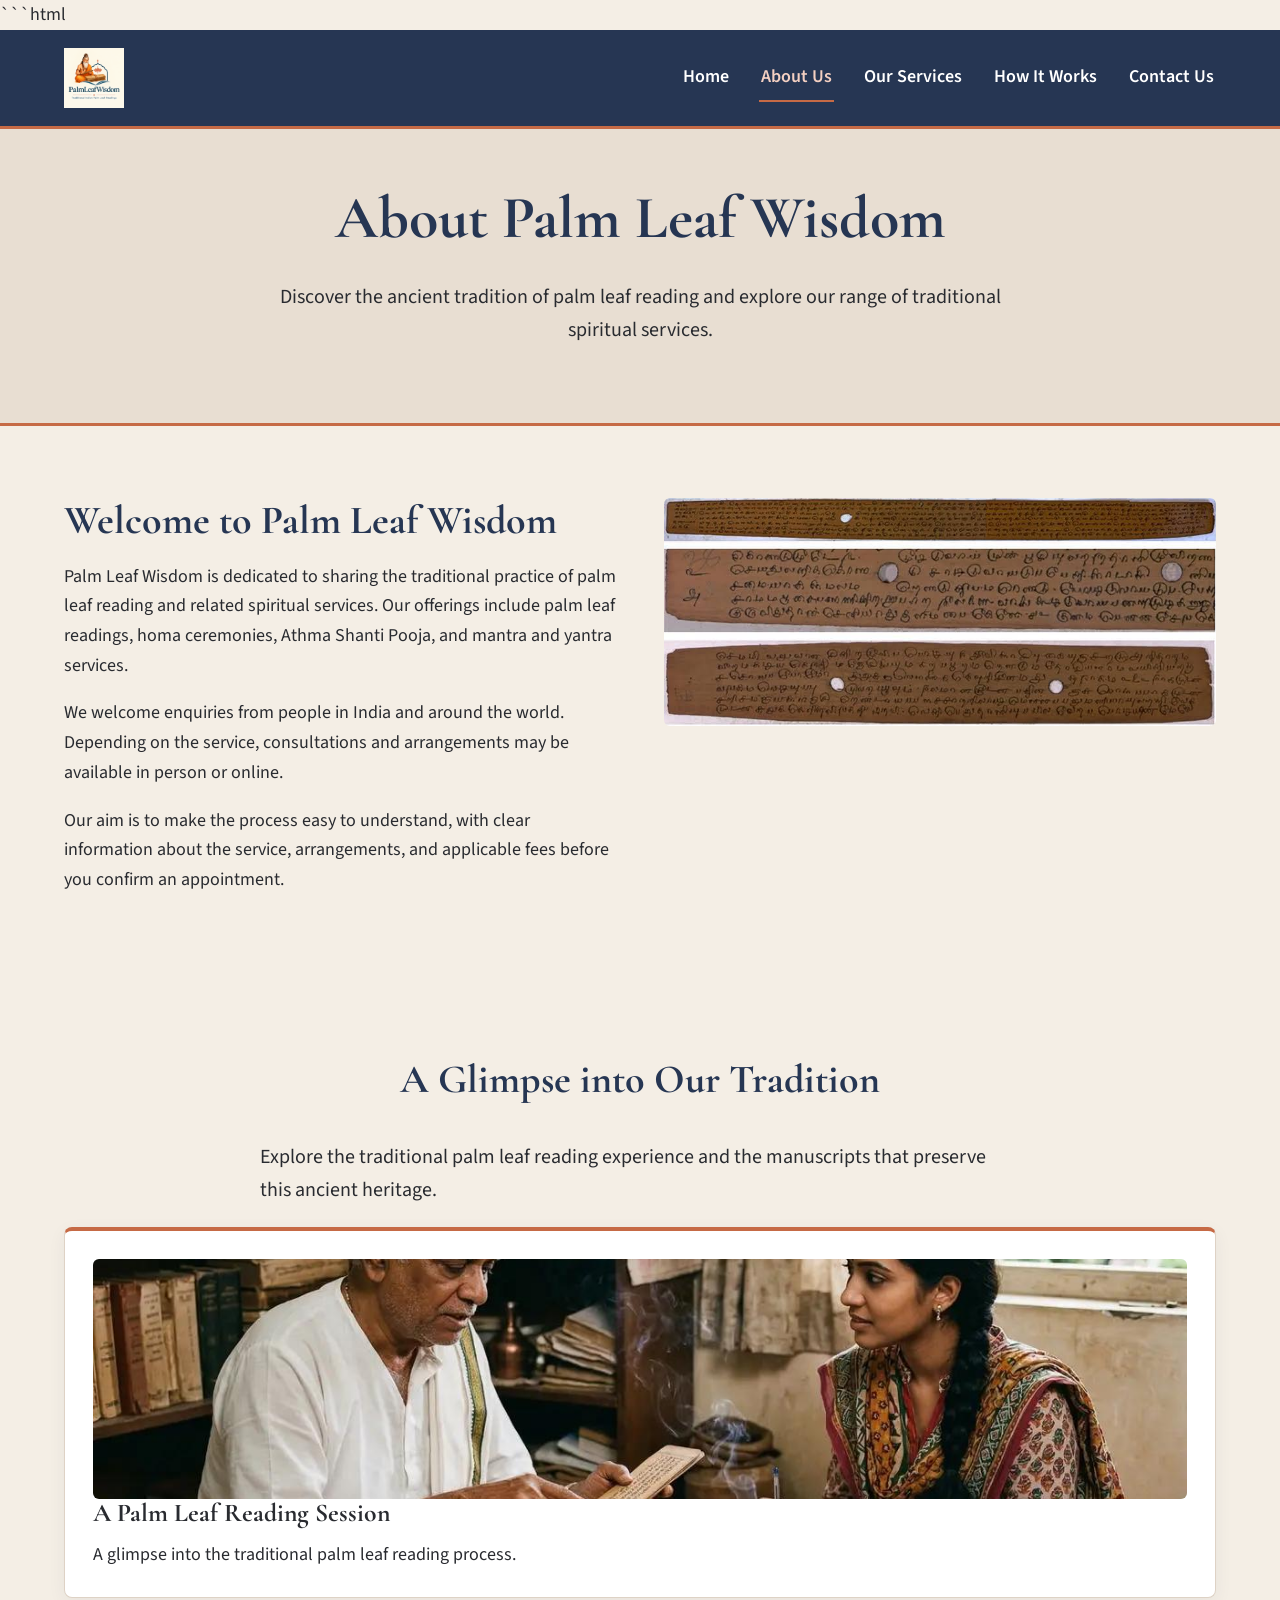
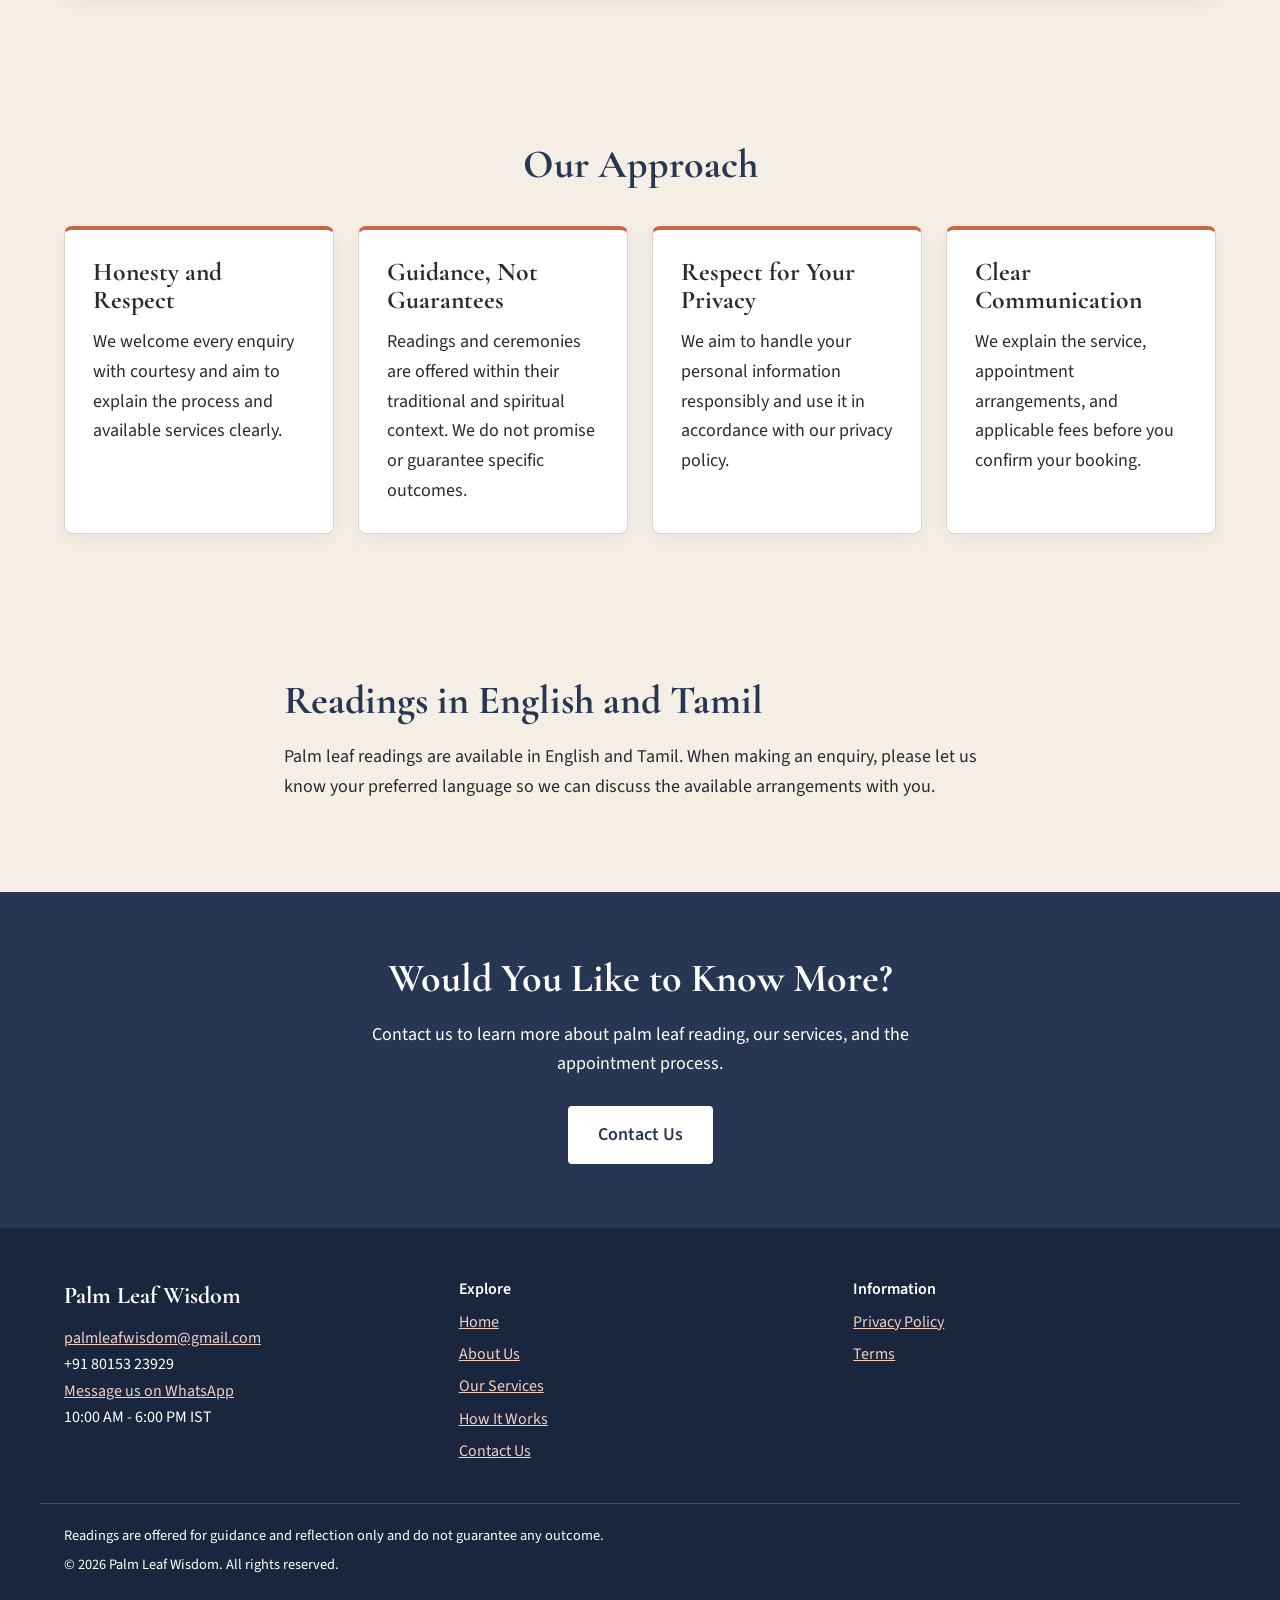
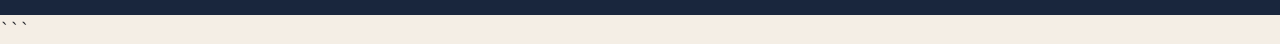
==== commit 97196784: "Update about.html" ====
--- a/about.html
+++ b/about.html
@@ -56,20 +56,30 @@
       </div>
     </section>
 
-    <section class="section section-tint">
-      <div class="container narrow">
-        <h2>A Tradition with Deep Roots</h2>
-        <p>
-          Palm leaves have been used for centuries across South Asia to preserve writings, records, literature, and spiritual teachings. Prepared leaves were inscribed with writing and often bound together to preserve them for future generations.
-        </p>
-        <p>
-          Traditional palm leaf reading draws on this cultural heritage. The reading process may involve identifying a suitable manuscript through a series of questions and responses, followed by interpretation according to the relevant tradition.
-        </p>
-        <p>
-          Each experience may vary. We encourage visitors to approach the process with an open mind and to ask questions whenever they need clarification.
-        </p>
-      </div>
-    </section>
+  
+<section class="section">
+  <div class="container">
+    <h2 class="section-title">A Glimpse into Our Tradition</h2>
+    <p class="lead narrow">
+      Explore the traditional palm leaf reading experience and the manuscripts
+      that preserve this ancient heritage.
+    </p>
+
+    <div class="cards">
+      <article class="card">
+        <img
+          src="images/reading-session.jpg.jpg"
+          alt="Palm leaf reading session"
+          loading="lazy"
+          style="width:100%;height:240px;object-fit:cover;border-radius:6px"
+        >
+        <h3>A Palm Leaf Reading Session</h3>
+        <p>A glimpse into the traditional palm leaf reading process.</p>
+      </article>
+    </div>
+  </div>
+</section>
+
 
     <section class="section">
       <div class="container">
--- a/css/styles.css
+++ b/css/styles.css
@@ -435,9 +435,9 @@
 .brand img,
 .site-header .logo img,
 .site-header img {
-  max-height: 46px;
+  max-height: 60px;
   width: auto;
-  max-width: 190px;
+  max-width: 220px;
   object-fit: contain;
 }
 
@@ -445,8 +445,8 @@
   .brand img,
   .site-header .logo img,
   .site-header img {
-    max-height: 36px;
-    max-width: 145px;
+    max-height: 44px;
+    max-width: 165px;
   }
 }
 
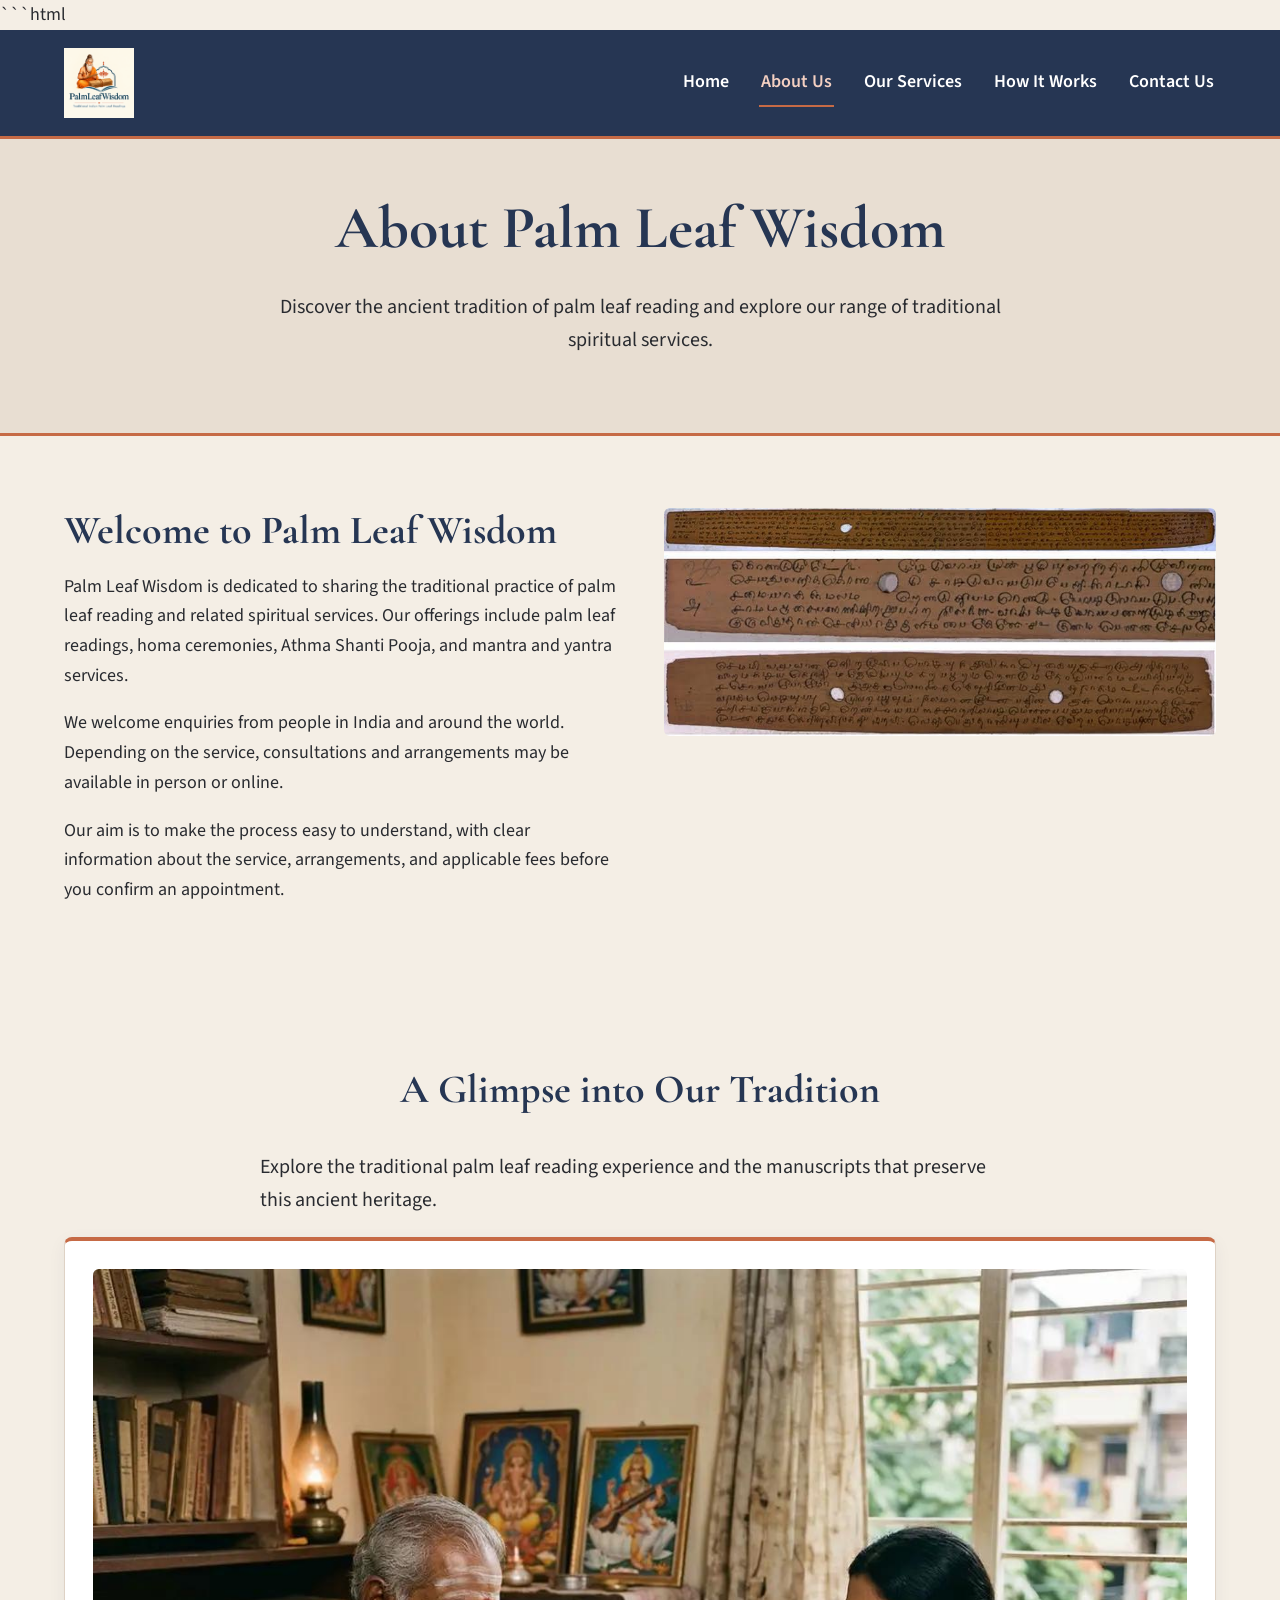
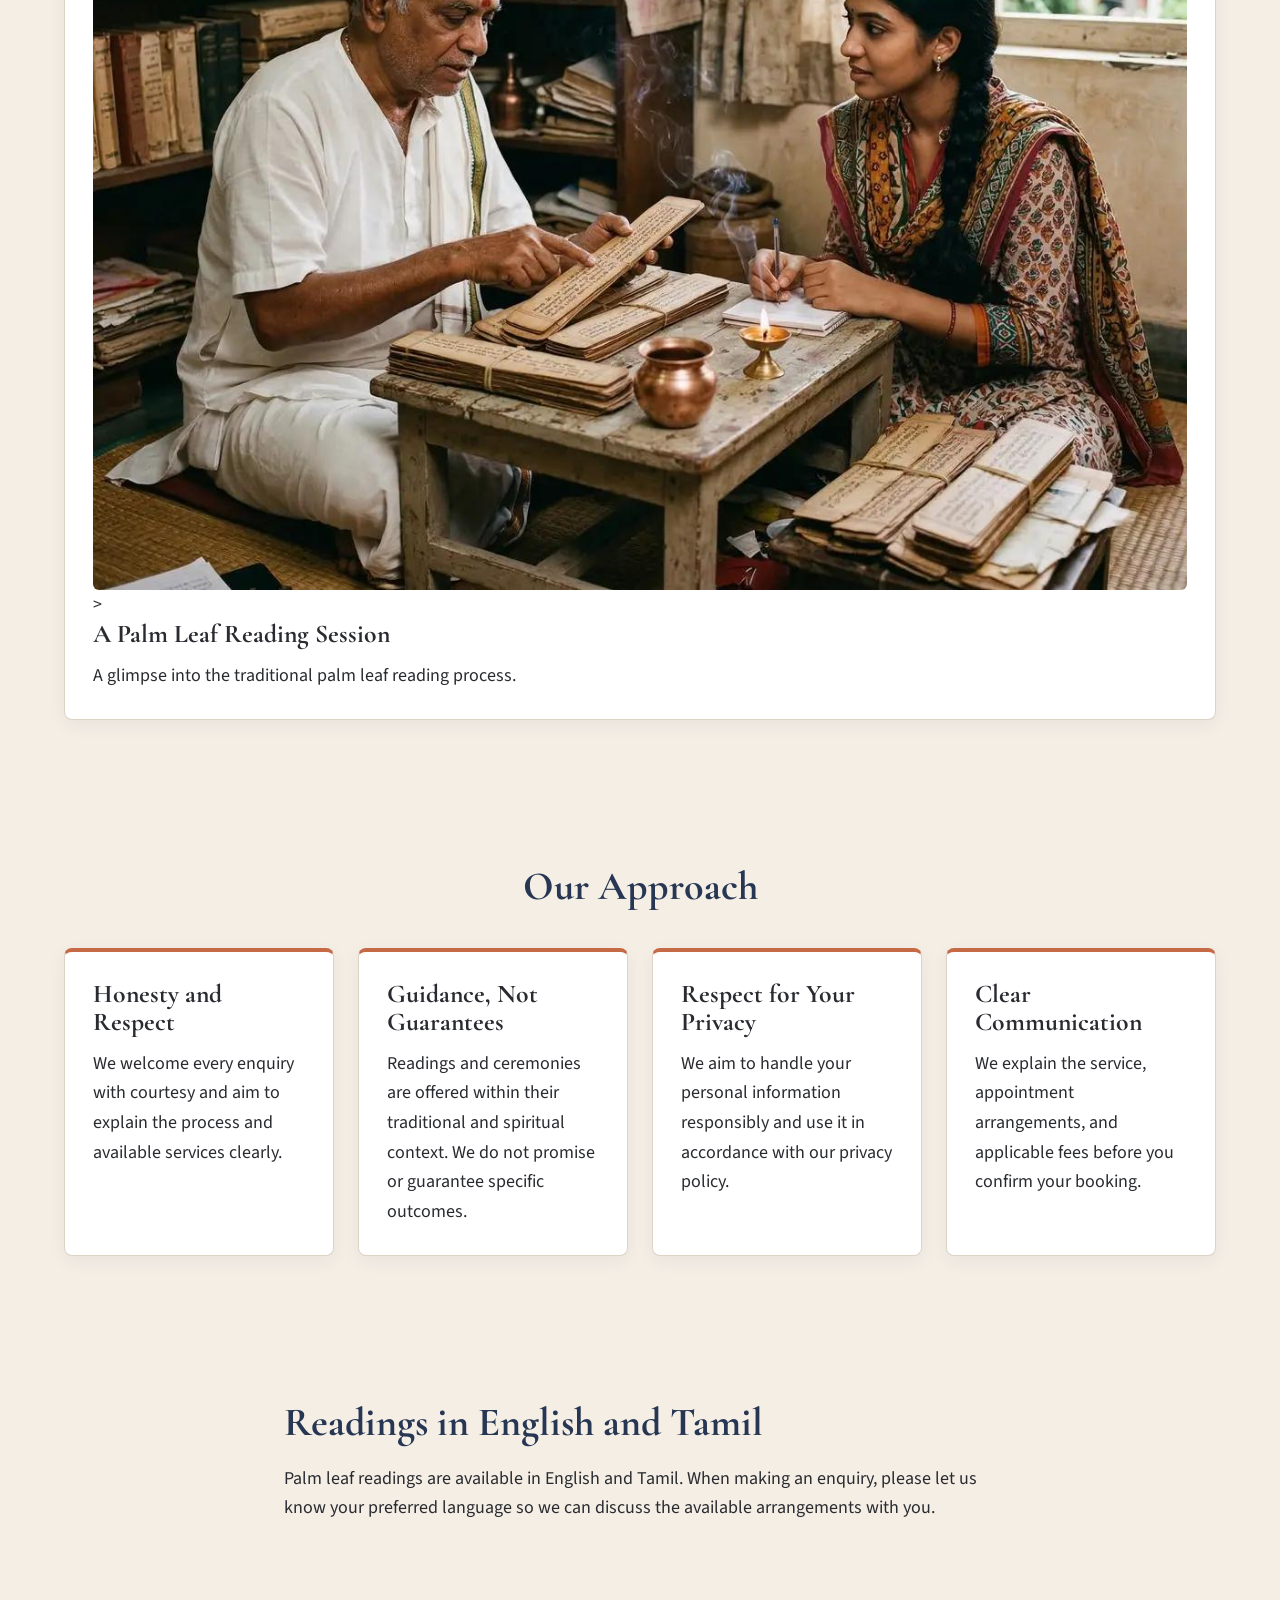
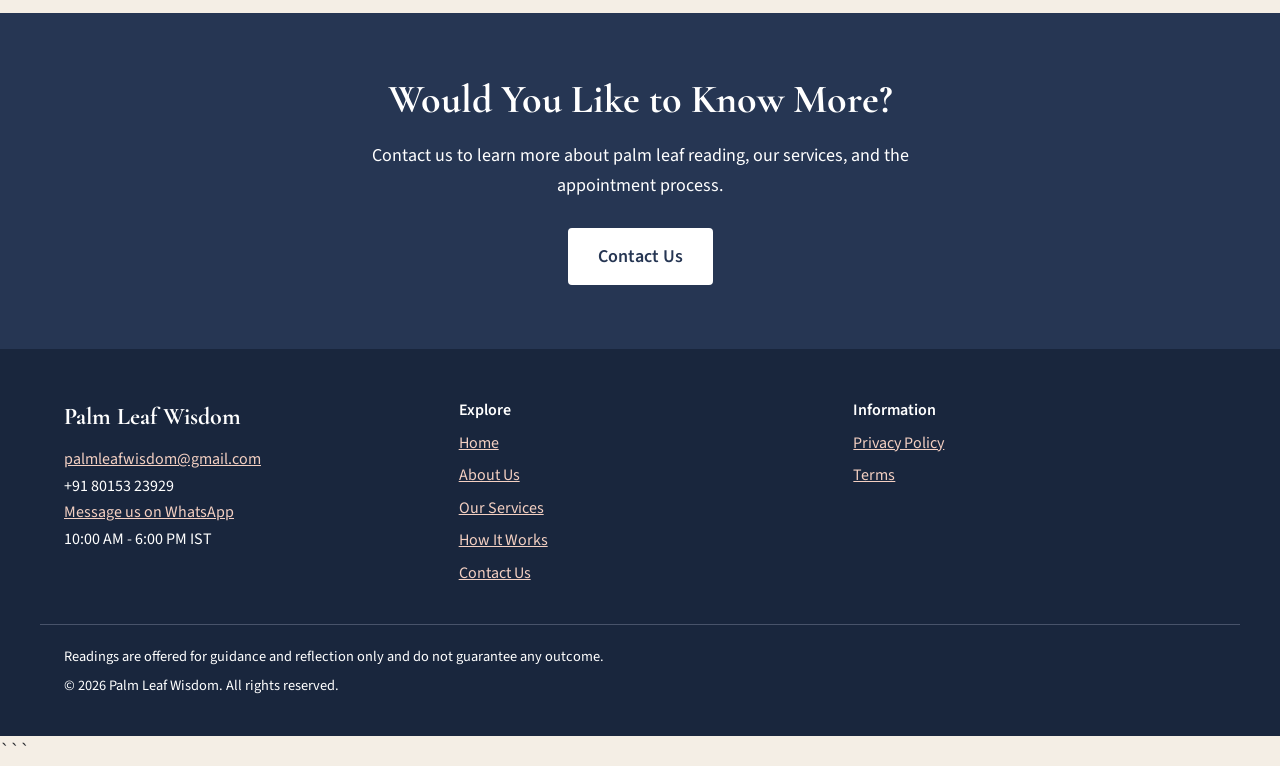
==== commit 233fde33: "Update about.html" ====
--- a/about.html
+++ b/about.html
@@ -67,11 +67,14 @@
 
     <div class="cards">
       <article class="card">
-        <img
-          src="images/reading-session.jpg.jpg"
-          alt="Palm leaf reading session"
-          loading="lazy"
-          style="width:100%;height:240px;object-fit:cover;border-radius:6px"
+       
+<img
+  src="images/reading-session.jpg.jpg"
+  alt="Palm leaf reading session"
+  loading="lazy"
+  style="width:100%;height:auto;object-fit:contain;border-radius:6px;display:block"
+>
+
         >
         <h3>A Palm Leaf Reading Session</h3>
         <p>A glimpse into the traditional palm leaf reading process.</p>
--- a/css/styles.css
+++ b/css/styles.css
@@ -94,6 +94,12 @@
   font-size: 1.75rem;
   color: var(--green);
   text-decoration: none;
+}
+.brand img {
+  height: 82px;
+  width: auto;
+  max-width: 220px;
+  object-fit: contain;
 }
 .site-nav ul { list-style: none; margin: 0; padding: 0; display: flex; flex-wrap: wrap; gap: 8px 28px; }
 .site-nav a {
@@ -435,9 +441,9 @@
 .brand img,
 .site-header .logo img,
 .site-header img {
-  max-height: 60px;
+  max-height: 70px;
   width: auto;
-  max-width: 220px;
+  max-width: 240px;
   object-fit: contain;
 }
 
@@ -445,8 +451,42 @@
   .brand img,
   .site-header .logo img,
   .site-header img {
-    max-height: 44px;
-    max-width: 165px;
+    max-height: 50px;
+    max-width: 180px;
   }
 }
 
+
+/* Service and chapter images */
+.service-image {
+  display: block;
+  width: 100%;
+  height: 220px;
+  object-fit: cover;
+  border-radius: 6px;
+  margin-bottom: 18px;
+}
+
+.service-card,
+.chapter-card {
+  overflow: hidden;
+}
+
+.service-card .button {
+  margin-top: 12px;
+}
+
+.chapter-number,
+.chapter-status {
+  font-size: 0.9rem;
+  font-weight: 600;
+}
+
+.chapter-status {
+  color: var(--gold-text);
+}
+
+#chapters-list {
+  align-items: stretch;
+}
+
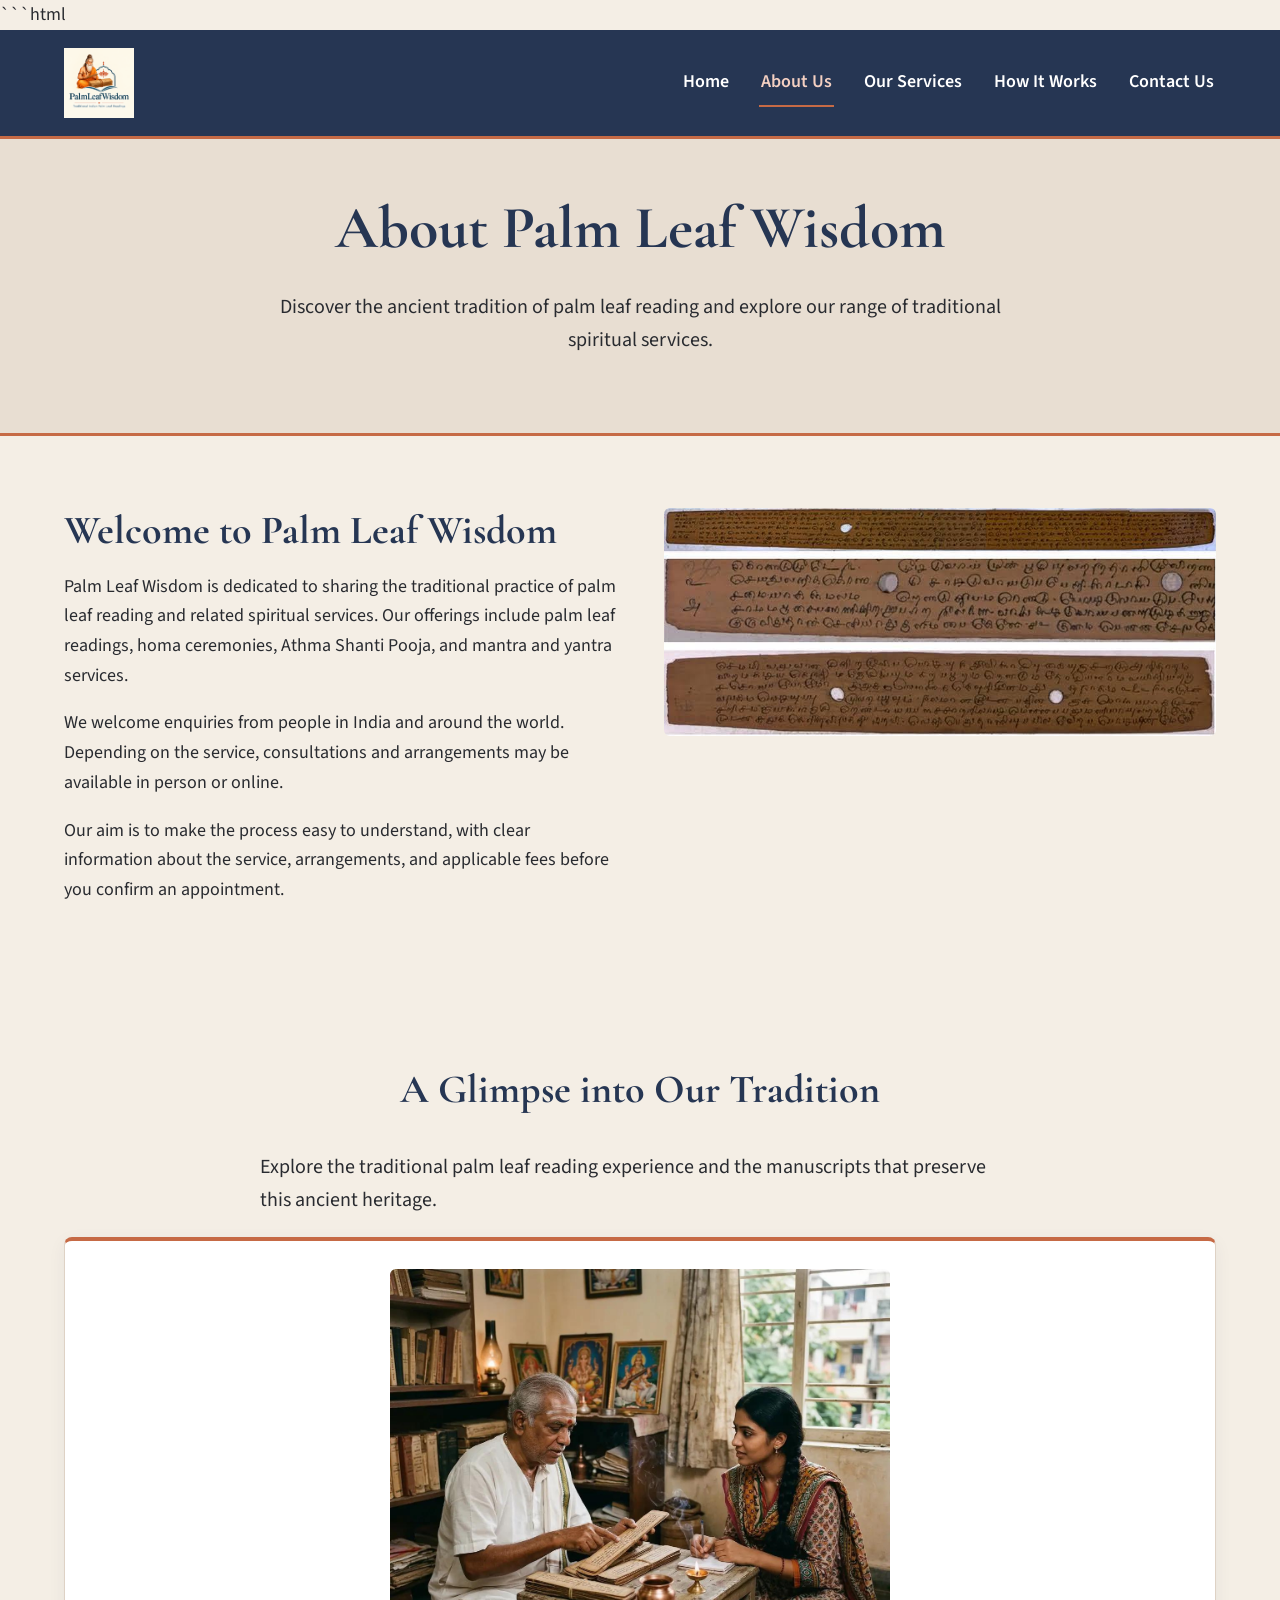
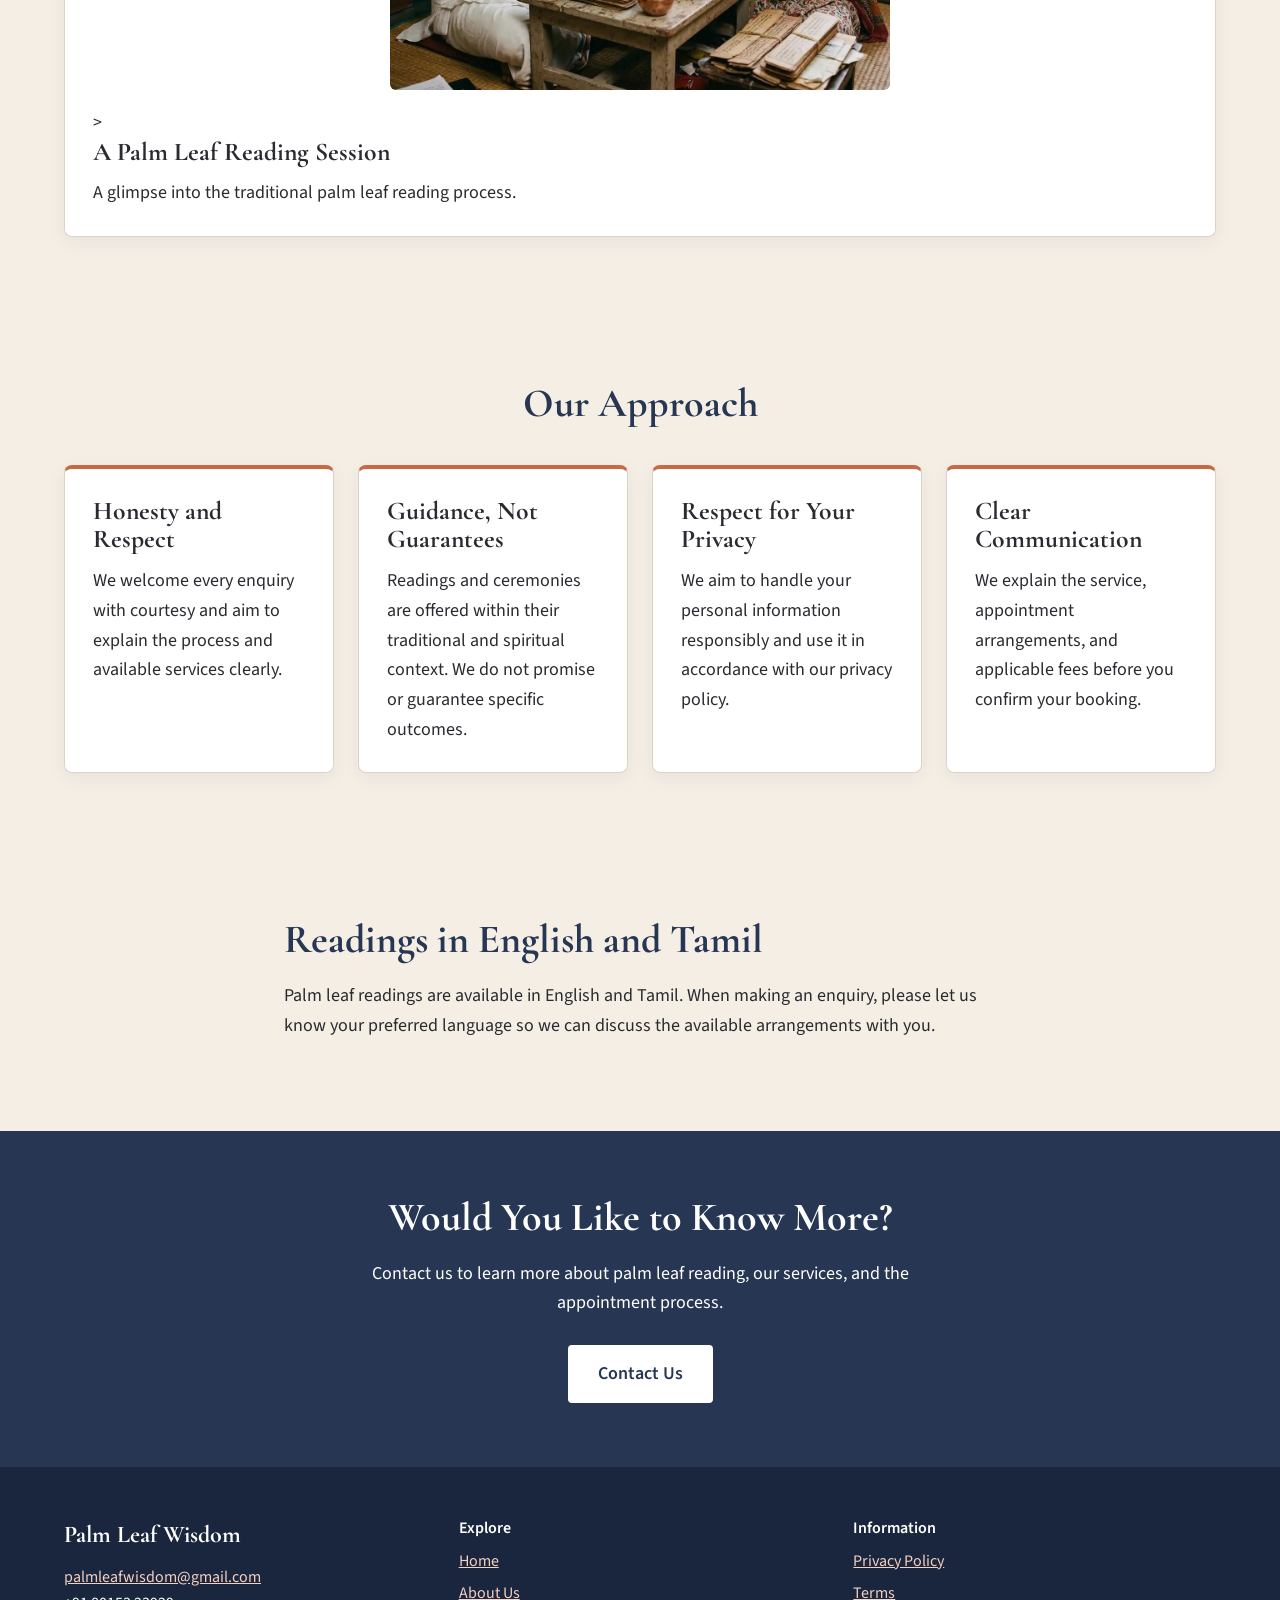
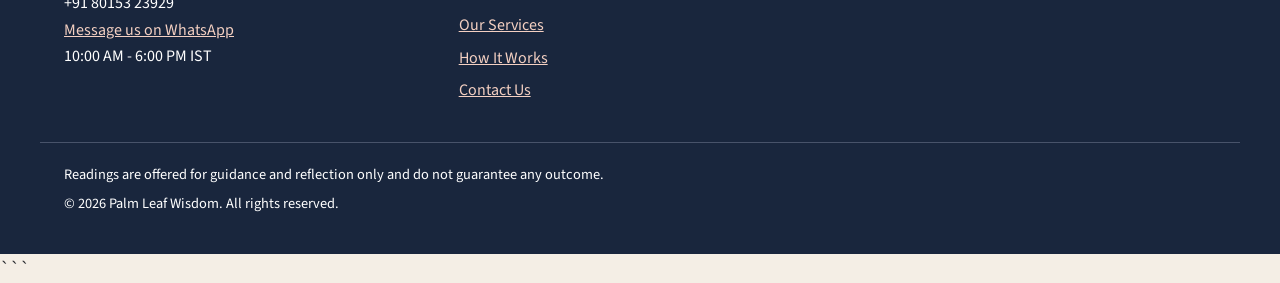
==== commit 304a0e54: "Update about.html" ====
--- a/about.html
+++ b/about.html
@@ -68,11 +68,12 @@
     <div class="cards">
       <article class="card">
        
+
 <img
   src="images/reading-session.jpg.jpg"
   alt="Palm leaf reading session"
   loading="lazy"
-  style="width:100%;height:auto;object-fit:contain;border-radius:6px;display:block"
+  style="display:block;width:100%;max-width:500px;height:auto;object-fit:contain;border-radius:6px;margin:0 auto 18px"
 >
 
         >
